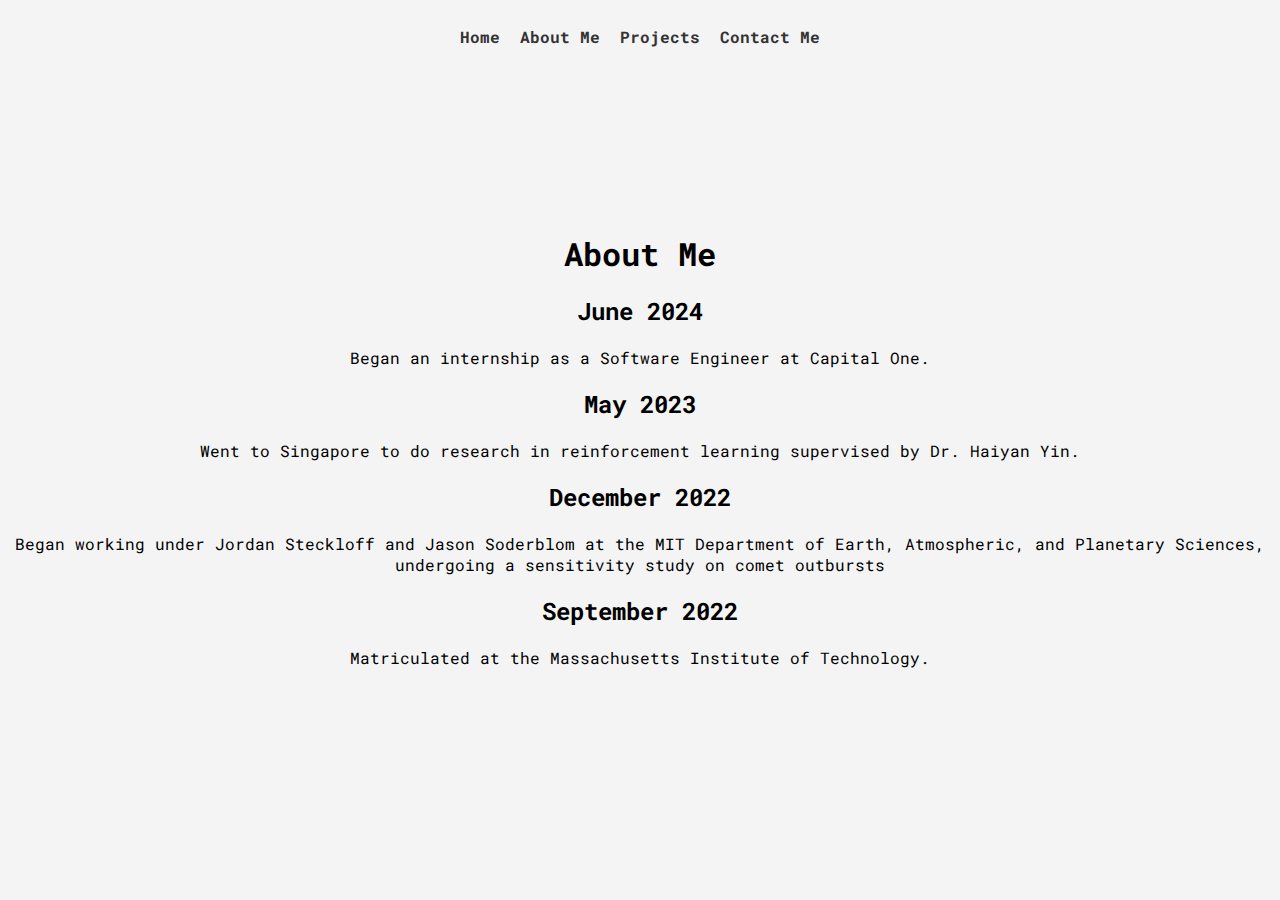
==== about.html @ 967cb8fd "Create about.html" ====
<!DOCTYPE html>
<html lang="en">
<head>
    <meta charset="UTF-8">
    <meta name="viewport" content="width=device-width, initial-scale=1.0">
    <title>About Me</title>
    <link href="https://fonts.googleapis.com/css2?family=Roboto+Mono:wght@400;700&display=swap" rel="stylesheet">
    <link rel="stylesheet" href="style.css">
</head>
<body>
    <nav>
        <ul>
            <li><a href="index.html">Home</a></li>
            <li><a href="about.html">About Me</a></li>
            <li><a href="projects.html">Projects</a></li>
            <li><a href="contact.html">Contact Me</a></li>
        </ul>
    </nav>
    <div class="timeline">
        <h1>About Me</h1>
        <div class="timeline-container">
            <div class="timeline-item">
                <div class="timeline-content">
                    <h2>June 2024</h2>
                    <p>Began an internship as a Software Engineer at Capital One.</p>
                </div>
            </div>
            <div class="timeline-item">
                <div class="timeline-content">
                    <h2>May 2023</h2>
                    <p>Went to Singapore to do research in reinforcement learning supervised by Dr. Haiyan Yin.</p>
                </div>
            </div>
            <div class="timeline-item">
                <div class="timeline-content">
                    <h2>December 2022</h2>
                    <p>Began working under Jordan Steckloff and Jason Soderblom at the MIT Department of Earth, Atmospheric, and Planetary Sciences, undergoing a sensitivity study on comet outbursts</p>
                </div>
            </div>
            <div class="timeline-item">
                <div class="timeline-content">
                    <h2>September 2022</h2>
                    <p>Matriculated at the Massachusetts Institute of Technology.</p>
                </div>
            </div>
        </div>
    </div>
</body>
</html>
---- style.css ----
body {
    font-family: 'Roboto Mono', monospace;
    margin: 0;
    display: flex;
    flex-direction: column;
    align-items: center;
    justify-content: center;
    height: 100vh;
    background-color: #f4f4f4;
    text-align: center;
}

nav {
    position: absolute;
    top: 10px;
    width: 100%;
    text-align: center;
}

nav ul {
    list-style: none;
    padding: 0;
    display: inline-flex;
    gap: 20px;
}

nav ul li {
    display: inline;
}

nav ul li a {
    text-decoration: none;
    color: #333;
    font-weight: bold;
}

.centered {
    max-width: 600px;
}

h1, p {
    margin: 0;
}

a {
    color: #0073e6;
    text-decoration: none;
}

a:hover {
    text-decoration: underline;
}
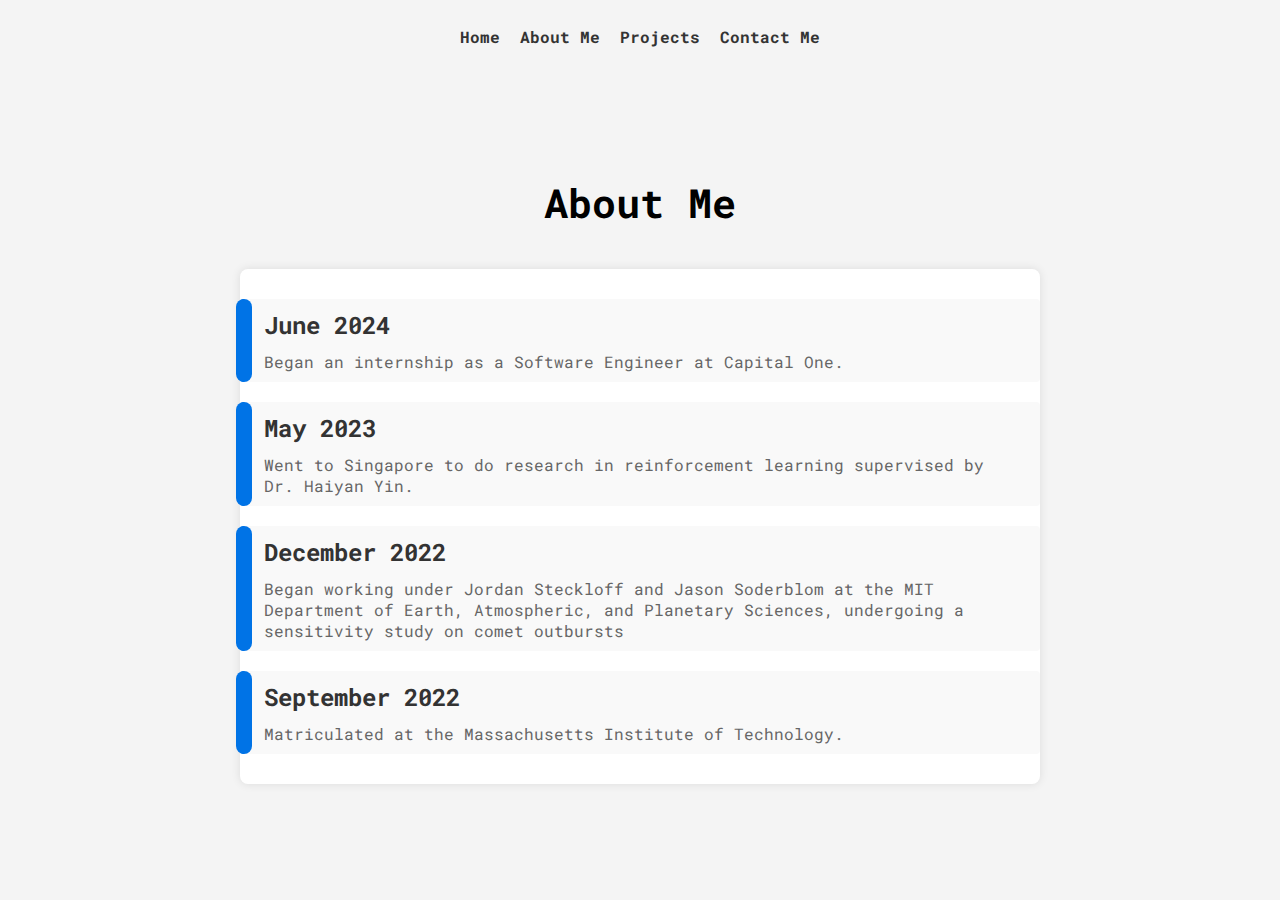
==== commit 7695559b: "Update about.html" ====
--- a/about.html
+++ b/about.html
@@ -45,5 +45,6 @@
             </div>
         </div>
     </div>
+    <script src="script.js"></script>
 </body>
 </html>
--- a/style.css
+++ b/style.css
@@ -50,3 +50,65 @@
 a:hover {
     text-decoration: underline;
 }
+
+.timeline {
+    max-width: 800px;
+    margin: 80px auto 20px; /* Adjusted for nav spacing */
+    padding: 0 20px;
+}
+
+.timeline h1 {
+    font-size: 2.5rem;
+    margin-bottom: 40px;
+}
+
+.timeline-container {
+    position: relative;
+    padding: 10px 0;
+    background: #fff;
+    box-shadow: 0 0 10px rgba(0,0,0,0.1);
+    border-radius: 8px;
+}
+
+.timeline-item {
+    padding: 10px 20px;
+    border-left: 4px solid #0073e6;
+    margin: 20px 0;
+    position: relative;
+    background: #f9f9f9;
+    border-radius: 4px;
+    opacity: 0;
+    transform: translateY(20px);
+    transition: opacity 0.6s ease-out, transform 0.6s ease-out;
+}
+
+.timeline-item::before {
+    content: '';
+    position: absolute;
+    left: -8px;
+    top: 0;
+    bottom: 0;
+    width: 16px;
+    background: #0073e6;
+    border-radius: 8px;
+}
+
+.timeline-item.visible {
+    opacity: 1;
+    transform: translateY(0);
+}
+
+.timeline-content {
+    text-align: left;
+}
+
+.timeline-content h2 {
+    margin: 0 0 10px;
+    font-size: 1.5rem;
+    color: #333;
+}
+
+.timeline-content p {
+    margin: 0;
+    color: #666;
+}
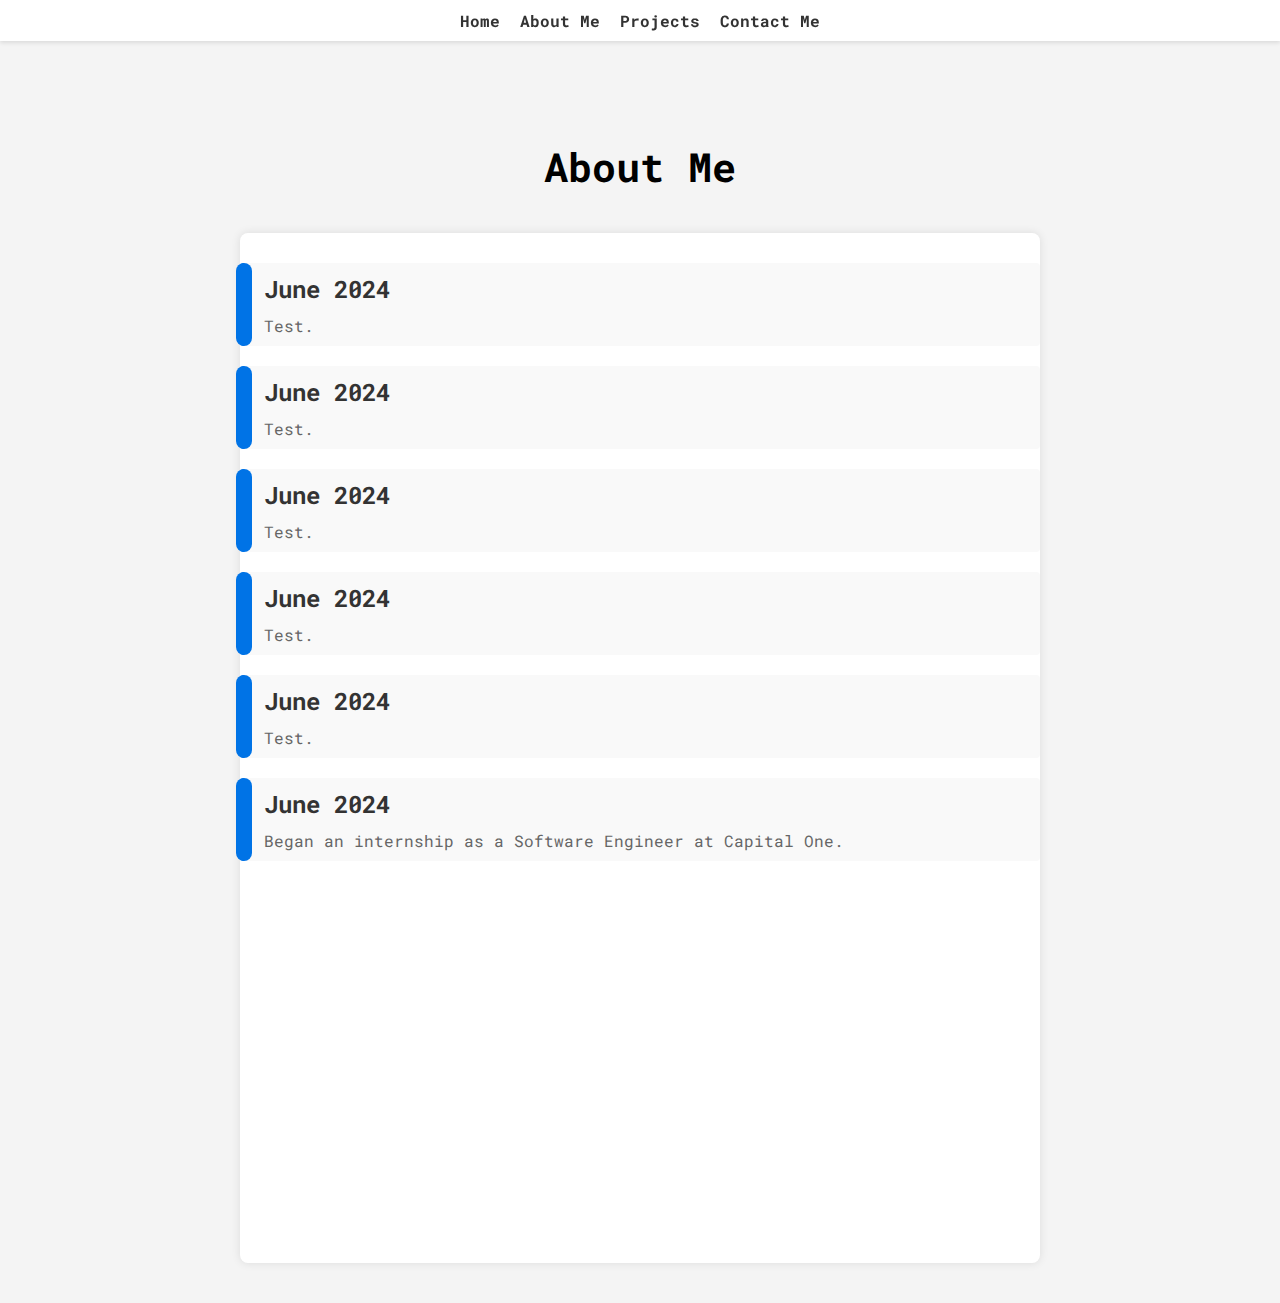
==== commit 0a473ce8: "Update about.html with tests" ====
--- a/about.html
+++ b/about.html
@@ -19,6 +19,36 @@
     <div class="timeline">
         <h1>About Me</h1>
         <div class="timeline-container">
+            <div class="timeline-item">
+                <div class="timeline-content">
+                    <h2>June 2024</h2>
+                    <p>Test.</p>
+                </div>
+            </div>
+            <div class="timeline-item">
+                <div class="timeline-content">
+                    <h2>June 2024</h2>
+                    <p>Test.</p>
+                </div>
+            </div>
+            <div class="timeline-item">
+                <div class="timeline-content">
+                    <h2>June 2024</h2>
+                    <p>Test.</p>
+                </div>
+            </div>
+            <div class="timeline-item">
+                <div class="timeline-content">
+                    <h2>June 2024</h2>
+                    <p>Test.</p>
+                </div>
+            </div>
+            <div class="timeline-item">
+                <div class="timeline-content">
+                    <h2>June 2024</h2>
+                    <p>Test.</p>
+                </div>
+            </div>
             <div class="timeline-item">
                 <div class="timeline-content">
                     <h2>June 2024</h2>
--- a/style.css
+++ b/style.css
@@ -1,25 +1,30 @@
+
 body {
     font-family: 'Roboto Mono', monospace;
     margin: 0;
-    display: flex;
-    flex-direction: column;
-    align-items: center;
-    justify-content: center;
-    height: 100vh;
     background-color: #f4f4f4;
     text-align: center;
+    padding: 20px;
+    padding-top: 60px; 
 }
 
+
 nav {
-    position: absolute;
-    top: 10px;
+    position: fixed;
+    top: 0;
+    left: 0;
     width: 100%;
     text-align: center;
+    background-color: #fff;
+    padding: 10px 0;
+    box-shadow: 0 2px 4px rgba(0,0,0,0.1);
+    z-index: 1000; 
 }
 
 nav ul {
     list-style: none;
     padding: 0;
+    margin: 0;
     display: inline-flex;
     gap: 20px;
 }
@@ -34,26 +39,20 @@
     font-weight: bold;
 }
 
-.centered {
-    max-width: 600px;
+#particles-js {
+    position: fixed;
+    top: 0;
+    left: 0;
+    width: 100%;
+    height: 100%;
+    z-index: -1; 
+    background-color: #f4f4f4; 
 }
 
-h1, p {
-    margin: 0;
-}
-
-a {
-    color: #0073e6;
-    text-decoration: none;
-}
-
-a:hover {
-    text-decoration: underline;
-}
 
 .timeline {
     max-width: 800px;
-    margin: 80px auto 20px; /* Adjusted for nav spacing */
+    margin: 80px auto 20px; 
     padding: 0 20px;
 }
 
@@ -82,6 +81,11 @@
     transition: opacity 0.6s ease-out, transform 0.6s ease-out;
 }
 
+.timeline-item.visible {
+    opacity: 1;
+    transform: translateY(0);
+}
+
 .timeline-item::before {
     content: '';
     position: absolute;
@@ -91,11 +95,6 @@
     width: 16px;
     background: #0073e6;
     border-radius: 8px;
-}
-
-.timeline-item.visible {
-    opacity: 1;
-    transform: translateY(0);
 }
 
 .timeline-content {
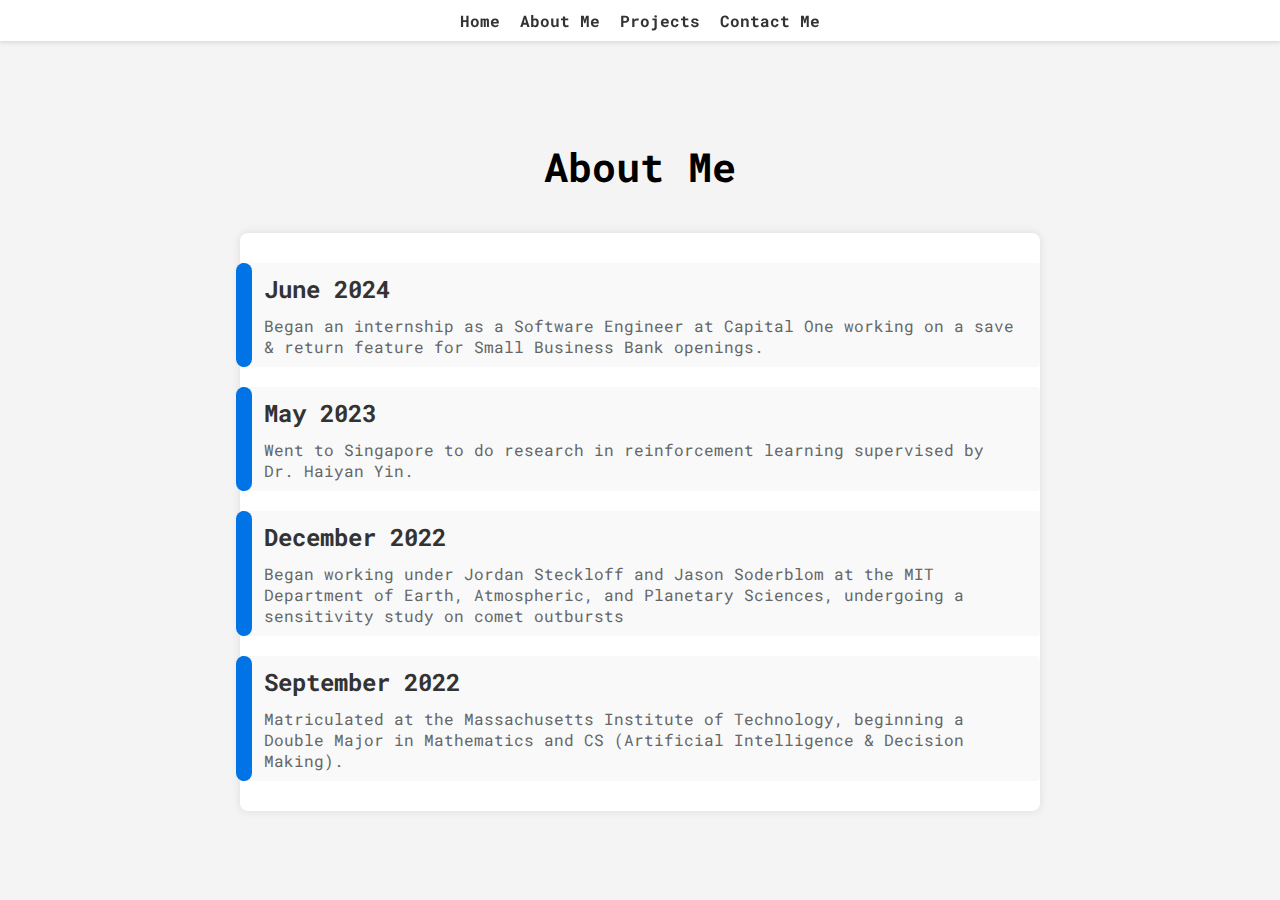
==== commit 07cb0493: "projects page starting" ====
--- a/about.html
+++ b/about.html
@@ -13,7 +13,7 @@
             <li><a href="index.html">Home</a></li>
             <li><a href="about.html">About Me</a></li>
             <li><a href="projects.html">Projects</a></li>
-            <li><a href="contact.html">Contact Me</a></li>
+            <li><a href="mailto:zacnwo@mit.edu">Contact Me</a></li>
         </ul>
     </nav>
     <div class="timeline">
@@ -22,37 +22,7 @@
             <div class="timeline-item">
                 <div class="timeline-content">
                     <h2>June 2024</h2>
-                    <p>Test.</p>
-                </div>
-            </div>
-            <div class="timeline-item">
-                <div class="timeline-content">
-                    <h2>June 2024</h2>
-                    <p>Test.</p>
-                </div>
-            </div>
-            <div class="timeline-item">
-                <div class="timeline-content">
-                    <h2>June 2024</h2>
-                    <p>Test.</p>
-                </div>
-            </div>
-            <div class="timeline-item">
-                <div class="timeline-content">
-                    <h2>June 2024</h2>
-                    <p>Test.</p>
-                </div>
-            </div>
-            <div class="timeline-item">
-                <div class="timeline-content">
-                    <h2>June 2024</h2>
-                    <p>Test.</p>
-                </div>
-            </div>
-            <div class="timeline-item">
-                <div class="timeline-content">
-                    <h2>June 2024</h2>
-                    <p>Began an internship as a Software Engineer at Capital One.</p>
+                    <p>Began an internship as a Software Engineer at Capital One working on a save & return feature for Small Business Bank openings.</p>
                 </div>
             </div>
             <div class="timeline-item">
@@ -70,7 +40,7 @@
             <div class="timeline-item">
                 <div class="timeline-content">
                     <h2>September 2022</h2>
-                    <p>Matriculated at the Massachusetts Institute of Technology.</p>
+                    <p>Matriculated at the Massachusetts Institute of Technology, beginning a Double Major in Mathematics and CS (Artificial Intelligence & Decision Making).</p>
                 </div>
             </div>
         </div>
--- a/style.css
+++ b/style.css
@@ -111,3 +111,14 @@
     margin: 0;
     color: #666;
 }
+
+.scroll-container {
+    background-color: #333;
+    overflow: auto;
+    white-space: nowrap;
+    padding: 10px;
+  }
+
+.scroll-container img {
+padding: 10px;
+}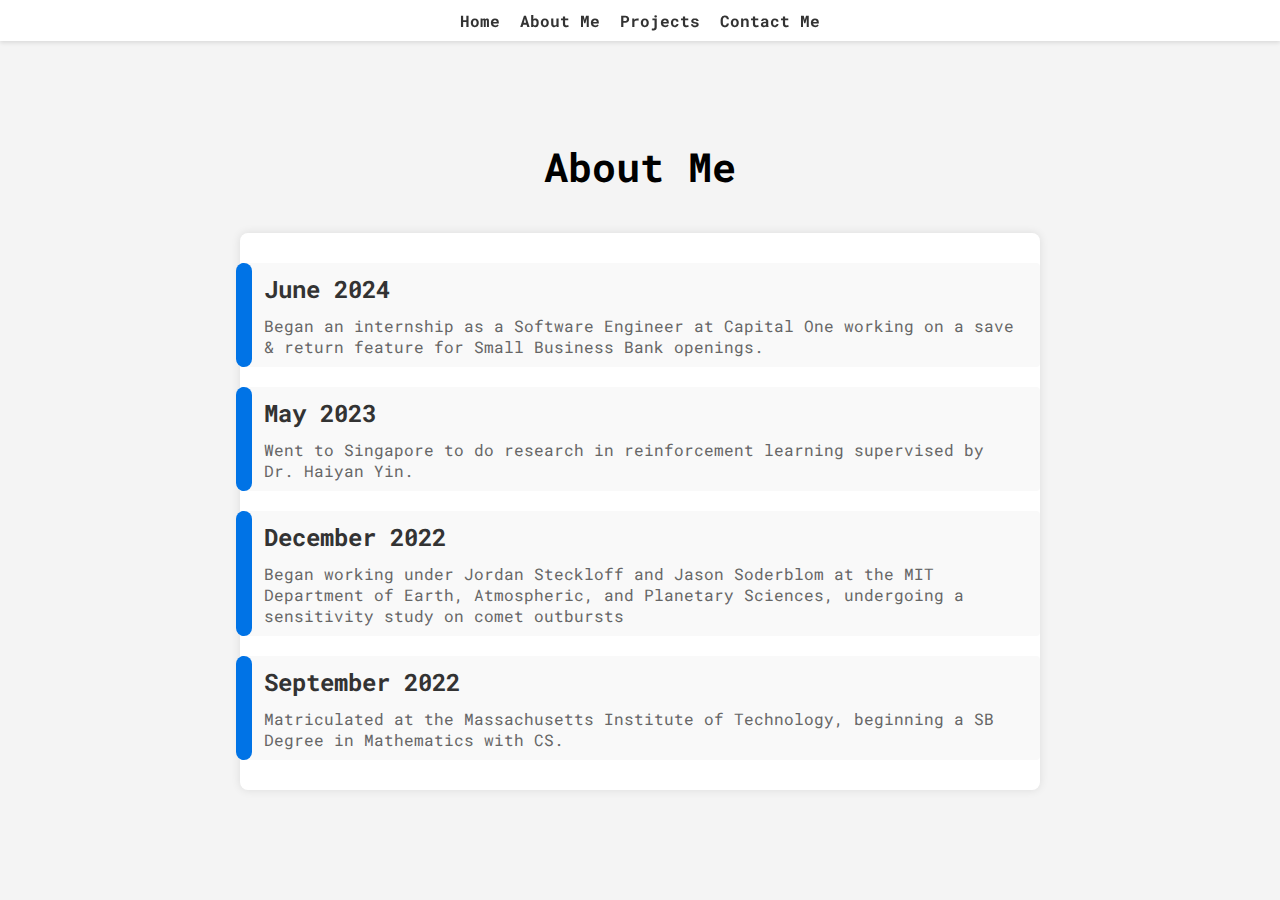
==== commit 01bb3e89: "adjusting major" ====
--- a/about.html
+++ b/about.html
@@ -40,7 +40,7 @@
             <div class="timeline-item">
                 <div class="timeline-content">
                     <h2>September 2022</h2>
-                    <p>Matriculated at the Massachusetts Institute of Technology, beginning a Double Major in Mathematics and CS (Artificial Intelligence & Decision Making).</p>
+                    <p>Matriculated at the Massachusetts Institute of Technology, beginning a SB Degree in Mathematics with CS.</p>
                 </div>
             </div>
         </div>
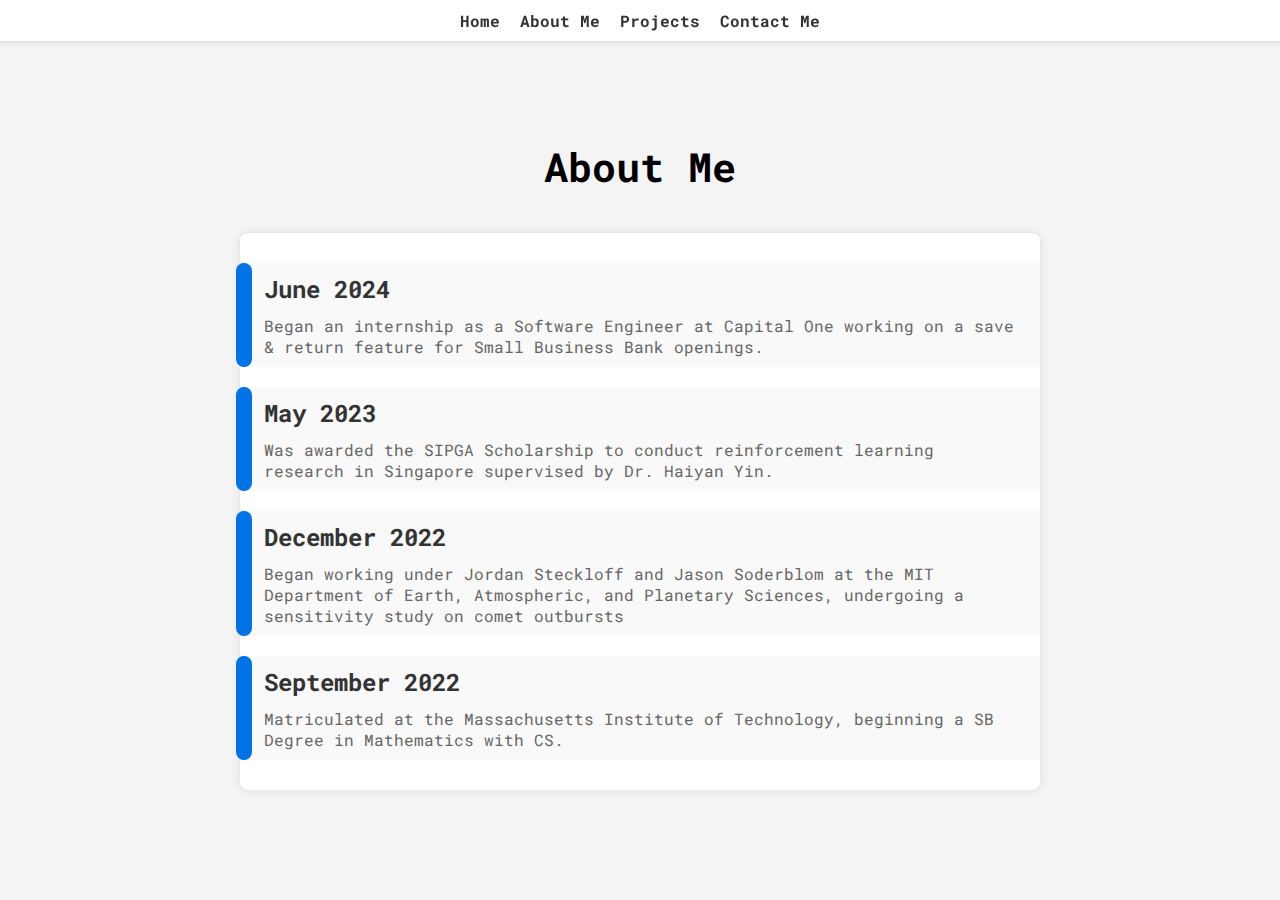
==== commit 63766f94: "Update Singapore experience" ====
--- a/about.html
+++ b/about.html
@@ -28,7 +28,7 @@
             <div class="timeline-item">
                 <div class="timeline-content">
                     <h2>May 2023</h2>
-                    <p>Went to Singapore to do research in reinforcement learning supervised by Dr. Haiyan Yin.</p>
+                    <p>Was awarded the SIPGA Scholarship to conduct reinforcement learning research in Singapore supervised by Dr. Haiyan Yin.</p>
                 </div>
             </div>
             <div class="timeline-item">
